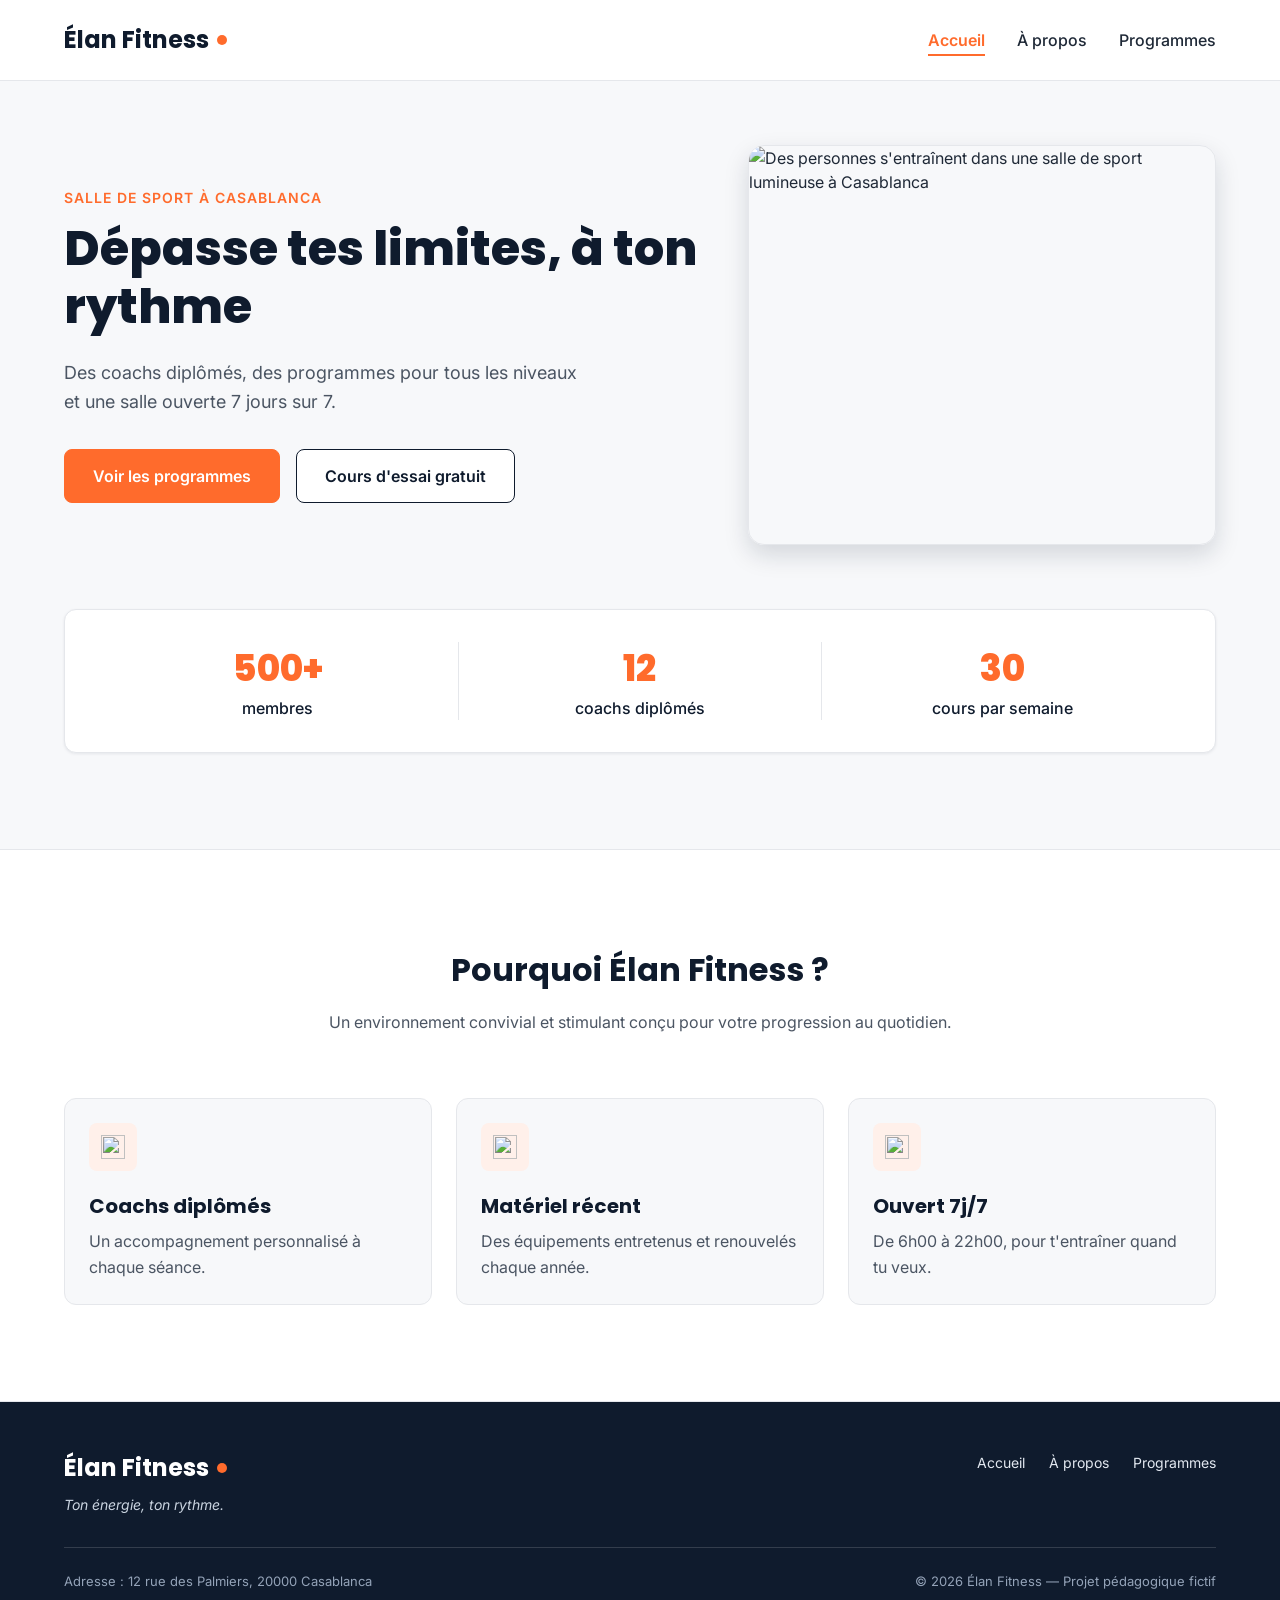
==== pages/index.html @ dbc20ef9 "L'utilisateur peut désormais voir chaque page distinctement , pour l'instant, nous avons les pages -" ====
<!DOCTYPE html>
<html lang="fr">
<head>
  <meta charset="UTF-8">
  <meta name="viewport" content="width=device-width, initial-scale=1">
  <meta name="description" content="Élan Fitness, salle de sport à Casablanca : musculation, yoga, cardio et boxe fitness avec des coachs diplômés. Réservez votre cours d'essai gratuit.">
  <title>Élan Fitness | Salle de sport à Casablanca</title>

  <link rel="preconnect" href="https://fonts.googleapis.com">
  <link rel="preconnect" href="https://fonts.gstatic.com" crossorigin>
  <link href="https://fonts.googleapis.com/css2?family=Inter:wght@400;500;600&family=Poppins:wght@600;700;800&display=swap" rel="stylesheet">

  <link rel="stylesheet" href="style.css">
</head>

<body>

  <header class="en-tete">
    <div class="conteneur en-tete-contenu">
      <a href="index.html" class="logo">Élan Fitness</a>

      <nav aria-label="Navigation principale">
        <ul class="menu">
          <li><a href="index.html" class="lien-actif">Accueil</a></li>
          <li><a href="a-propos.html">À propos</a></li>
          <li><a href="programmes.html">Programmes</a></li>
        </ul>
      </nav>
    </div>
  </header>

  <main>

    <section id="accueil" class="hero">
      <div class="conteneur">

        <div class="hero-contenu">
          <div class="hero-texte">
            <p class="sur-titre">Salle de sport à Casablanca</p>
            <h1>Dépasse tes limites, à ton rythme</h1>
            <p class="hero-description">
              Des coachs diplômés, des programmes pour tous les niveaux et une salle ouverte 7 jours sur 7.
            </p>
            <div class="boutons">
              <a href="#programmes" class="bouton bouton-principal">Voir les programmes</a>
              <a href="#contact" class="bouton bouton-secondaire">Cours d'essai gratuit</a>
            </div>
          </div>

          <img class="hero-image" src="img/hero.jpg" alt="Des personnes s'entraînent dans une salle de sport lumineuse à Casablanca">
        </div>

        <div class="chiffres">
          <div class="chiffre">
            <p class="chiffre-nombre">500+</p>
            <p>membres</p>
          </div>
          <div class="chiffre">
            <p class="chiffre-nombre">12</p>
            <p>coachs diplômés</p>
          </div>
          <div class="chiffre">
            <p class="chiffre-nombre">30</p>
            <p>cours par semaine</p>
          </div>
        </div>

      </div>
    </section>

    <section class="section section-blanche">
      <div class="conteneur">

        <div class="section-titre">
          <h2>Pourquoi Élan Fitness ?</h2>
          <p>Un environnement convivial et stimulant conçu pour votre progression au quotidien.</p>
        </div>

        <div class="cartes">
          <article class="carte carte-avantage">
            <div class="icone"><img src="img/icone-coach.svg" alt=""></div>
            <h3>Coachs diplômés</h3>
            <p>Un accompagnement personnalisé à chaque séance.</p>
          </article>

          <article class="carte carte-avantage">
            <div class="icone"><img src="img/icone-materiel.svg" alt=""></div>
            <h3>Matériel récent</h3>
            <p>Des équipements entretenus et renouvelés chaque année.</p>
          </article>

          <article class="carte carte-avantage">
            <div class="icone"><img src="img/icone-horloge.svg" alt=""></div>
            <h3>Ouvert 7j/7</h3>
            <p>De 6h00 à 22h00, pour t'entraîner quand tu veux.</p>
          </article>
        </div>

      </div>
    </section>

    <a href = "a-propos.html" ></a>

  </main>

  <footer class="pied-de-page">
    <div class="conteneur">

      <div class="pied-haut">
        <div>
          <p class="logo logo-clair">Élan Fitness</p>
          <p class="slogan">Ton énergie, ton rythme.</p>
        </div>

        <nav aria-label="Navigation du pied de page">
          <ul class="menu menu-pied">
            <li><a href="index.html">Accueil</a></li>
            <li><a href="a-propos.html">À propos</a></li>
            <li><a href="programmes.html">Programmes</a></li>
          </ul>
        </nav>
      </div>

      <div class="pied-bas">
        <p>Adresse : 12 rue des Palmiers, 20000 Casablanca</p>
        <p>&copy; 2026 Élan Fitness — Projet pédagogique fictif</p>
      </div>

    </div>
  </footer>

</body>
</html>
---- pages/style.css ----
* {
  box-sizing: border-box;
  margin: 0;
  padding: 0;
}

html {
  scroll-behavior: smooth;
}

body {
  font-family: 'Inter', Arial, sans-serif;
  font-size: 16px;
  line-height: 1.5;
  color: #1F2937;
  background-color: #F7F8FA;
}

h1, h2, h3, h4 {
  font-family: 'Poppins', Arial, sans-serif;
  color: #0F1B2D;
}

a {
  color: inherit;
  text-decoration: none;
}

ul {
  list-style: none;
}

img {
  display: block;
  max-width: 100%;
}

a:focus-visible,
button:focus-visible {
  outline: 3px solid #FF6B2C;
  outline-offset: 2px;
}

.conteneur {
  width: 100%;
  max-width: 1200px;
  margin: 0 auto;
  padding: 0 24px;
}

.section {
  padding: 96px 0;
}

.section-blanche {
  background-color: #FFFFFF;
  border-top: 1px solid #E5E7EB;
  border-bottom: 1px solid #E5E7EB;
}

.section-titre {
  max-width: 640px;
  margin: 0 auto 64px;
  text-align: center;
}

.section-titre h2 {
  font-size: 32px;
  margin-bottom: 16px;
}

.section-titre h3 {
  font-size: 26px;
  margin-bottom: 12px;
}

.section-titre p {
  color: #4B5563;
}

.sur-titre {
  font-size: 14px;
  font-weight: 600;
  color: #FF6B2C;
  text-transform: uppercase;
  letter-spacing: 1px;
  margin-bottom: 12px;
}

.bouton {
  display: inline-block;
  padding: 14px 28px;
  border-radius: 8px;
  font-size: 16px;
  font-weight: 600;
  text-align: center;
  cursor: pointer;
}

.bouton-principal {
  background-color: #FF6B2C;
  border: 1px solid #FF6B2C;
  color: #FFFFFF;
}

.bouton-principal:hover {
  background-color: #F05817;
}

.bouton-secondaire {
  background-color: #FFFFFF;
  border: 1px solid #0F1B2D;
  color: #0F1B2D;
}

.bouton-secondaire:hover {
  background-color: #F3F4F6;
}

.cartes {
  display: flex;
  gap: 24px;
}

.carte {
  flex: 1;
  background-color: #FFFFFF;
  border: 1px solid #E5E7EB;
  border-radius: 12px;
  box-shadow: 0 1px 3px rgba(15, 27, 45, 0.08);
}

.icone {
  width: 48px;
  height: 48px;
  background-color: #FFF0EA;
  border-radius: 8px;
  display: flex;
  align-items: center;
  justify-content: center;
}

.icone img {
  width: 24px;
  height: 24px;
}

.icone-petite {
  width: 32px;
  height: 32px;
  border-radius: 50%;
}

.icone-petite img {
  width: 16px;
  height: 16px;
}

.en-tete {
  position: sticky;
  top: 0;
  z-index: 10;
  background-color: #FFFFFF;
  border-bottom: 1px solid #E5E7EB;
}

.en-tete-contenu {
  height: 80px;
  display: flex;
  align-items: center;
  justify-content: space-between;
}

.logo {
  display: flex;
  align-items: center;
  font-family: 'Poppins', Arial, sans-serif;
  font-size: 24px;
  font-weight: 700;
  color: #0F1B2D;
}

.logo::after {
  content: "";
  width: 10px;
  height: 10px;
  margin-left: 8px;
  background-color: #FF6B2C;
  border-radius: 50%;
}

.menu {
  display: flex;
  gap: 32px;
}

.menu a {
  font-weight: 500;
  padding-bottom: 4px;
  border-bottom: 2px solid transparent;
}

.menu a:hover {
  color: #FF6B2C;
}

.menu .lien-actif {
  color: #FF6B2C;
  font-weight: 600;
  border-bottom-color: #FF6B2C;
}

.hero {
  padding: 64px 0 96px;
}

.hero-contenu {
  display: flex;
  align-items: center;
  gap: 32px;
}

.hero-texte {
  flex: 7;
}

.hero-texte h1 {
  font-size: 48px;
  font-weight: 800;
  line-height: 1.2;
  margin-bottom: 24px;
}

.hero-description {
  max-width: 520px;
  font-size: 18px;
  line-height: 1.6;
  color: #4B5563;
  margin-bottom: 32px;
}

.boutons {
  display: flex;
  flex-wrap: wrap;
  gap: 16px;
}

.hero-image {
  flex: 5;
  min-width: 0;
  height: 400px;
  object-fit: cover;
  border-radius: 16px;
  border: 1px solid #E5E7EB;
  box-shadow: 0 10px 25px rgba(15, 27, 45, 0.15);
}

.chiffres {
  display: flex;
  margin-top: 64px;
  padding: 32px;
  background-color: #FFFFFF;
  border: 1px solid #E5E7EB;
  border-radius: 12px;
  box-shadow: 0 1px 3px rgba(15, 27, 45, 0.08);
}

.chiffre {
  flex: 1;
  text-align: center;
  font-weight: 500;
  color: #0F1B2D;
}

.chiffre + .chiffre {
  border-left: 1px solid #E5E7EB;
}

.chiffre-nombre {
  font-family: 'Poppins', Arial, sans-serif;
  font-size: 36px;
  font-weight: 800;
  color: #FF6B2C;
}

.carte-avantage {
  padding: 24px;
  background-color: #F7F8FA;
  box-shadow: none;
}

.carte-avantage .icone {
  margin-bottom: 20px;
}

.carte-avantage h3 {
  font-size: 20px;
  margin-bottom: 8px;
}

.carte-avantage p {
  color: #4B5563;
  line-height: 1.6;
}

.apropos-contenu {
  display: flex;
  align-items: center;
  gap: 64px;
}

.apropos-texte {
  flex: 7;
}

.apropos-texte h2 {
  font-size: 36px;
  line-height: 1.2;
  margin-bottom: 20px;
}

.apropos-texte p {
  color: #4B5563;
  line-height: 1.7;
  margin-bottom: 16px;
}

.valeurs {
  display: flex;
  gap: 16px;
  margin-top: 32px;
}

.valeur {
  flex: 1;
  display: flex;
  align-items: center;
  gap: 12px;
  padding: 12px 16px;
  background-color: #FFFFFF;
  border: 1px solid #E5E7EB;
  border-radius: 12px;
  font-family: 'Poppins', Arial, sans-serif;
  font-size: 14px;
  font-weight: 600;
  color: #0F1B2D;
}

.apropos-image {
  flex: 5;
  min-width: 0;
  height: 360px;
  object-fit: cover;
  border-radius: 16px;
  box-shadow: 0 10px 25px rgba(15, 27, 45, 0.15);
}

.carte-programme {
  display: flex;
  flex-direction: column;
  overflow: hidden;
}

.carte-programme > img {
  width: 100%;
  height: 200px;
  object-fit: cover;
}

.programme-corps {
  flex: 1;
  display: flex;
  flex-direction: column;
  padding: 20px;
}

.programme-corps h3 {
  font-size: 20px;
  margin-bottom: 8px;
}

.programme-corps p {
  font-size: 15px;
  color: #4B5563;
}

.etiquette {
  align-self: flex-start;
  padding: 4px 10px;
  margin-bottom: 12px;
  border-radius: 6px;
  font-size: 12px;
  font-weight: 600;
}

.etiquette-orange {
  background-color: #FFEDE5;
  color: #C2410C;
}

.etiquette-bleue {
  background-color: #DBEAFE;
  color: #1D4ED8;
}

.etiquette-verte {
  background-color: #D1FAE5;
  color: #047857;
}

.programme-corps .duree {
  display: flex;
  align-items: center;
  gap: 8px;
  margin-top: auto;
  padding-top: 16px;
  border-top: 1px solid #E5E7EB;
  font-size: 13px;
  font-weight: 600;
  color: #0F1B2D;
}

.programme-corps h3 + p {
  margin-bottom: 16px;
}

.duree img {
  width: 16px;
  height: 16px;
}

.formules {
  margin-top: 96px;
}

.formule {
  position: relative;
  display: flex;
  flex-direction: column;
  padding: 28px;
}

.formule h4 {
  font-size: 20px;
}

.prix {
  margin: 8px 0 16px;
  font-family: 'Poppins', Arial, sans-serif;
  font-size: 30px;
  font-weight: 800;
  color: #FF6B2C;
}

.prix span {
  font-family: 'Inter', Arial, sans-serif;
  font-size: 16px;
  font-weight: 500;
  color: #4B5563;
}

.prix-note {
  margin: -8px 0 16px;
  font-size: 13px;
  color: #4B5563;
}

.formule-liste {
  flex: 1;
  margin-bottom: 24px;
}

.formule-liste li {
  padding-left: 28px;
  margin-bottom: 12px;
  font-size: 15px;
  background-image: url('img/icone-check.svg');
  background-repeat: no-repeat;
  background-position: left center;
  background-size: 16px;
}

.formule .bouton {
  display: block;
}

.formule-populaire {
  border: 2px solid #FF6B2C;
  box-shadow: 0 10px 25px rgba(255, 107, 44, 0.2);
}

.badge-populaire {
  position: absolute;
  top: -14px;
  left: 50%;
  transform: translateX(-50%);
  padding: 4px 14px;
  background-color: #FF6B2C;
  border-radius: 999px;
  font-size: 12px;
  font-weight: 700;
  text-transform: uppercase;
  color: #FFFFFF;
}

.pied-de-page {
  padding: 48px 0 32px;
  background-color: #0F1B2D;
  color: #FFFFFF;
}

.pied-haut {
  display: flex;
  justify-content: space-between;
  align-items: flex-start;
  padding-bottom: 32px;
  border-bottom: 1px solid rgba(255, 255, 255, 0.15);
}

.logo-clair {
  color: #FFFFFF;
}

.slogan {
  margin-top: 8px;
  font-size: 14px;
  font-style: italic;
  color: #CBD5E1;
}

.menu-pied {
  gap: 24px;
}

.menu-pied a {
  font-size: 14px;
  font-weight: 400;
  color: #E2E8F0;
}

.pied-bas {
  display: flex;
  justify-content: space-between;
  margin-top: 24px;
  font-size: 13px;
  color: #94A3B8;
}
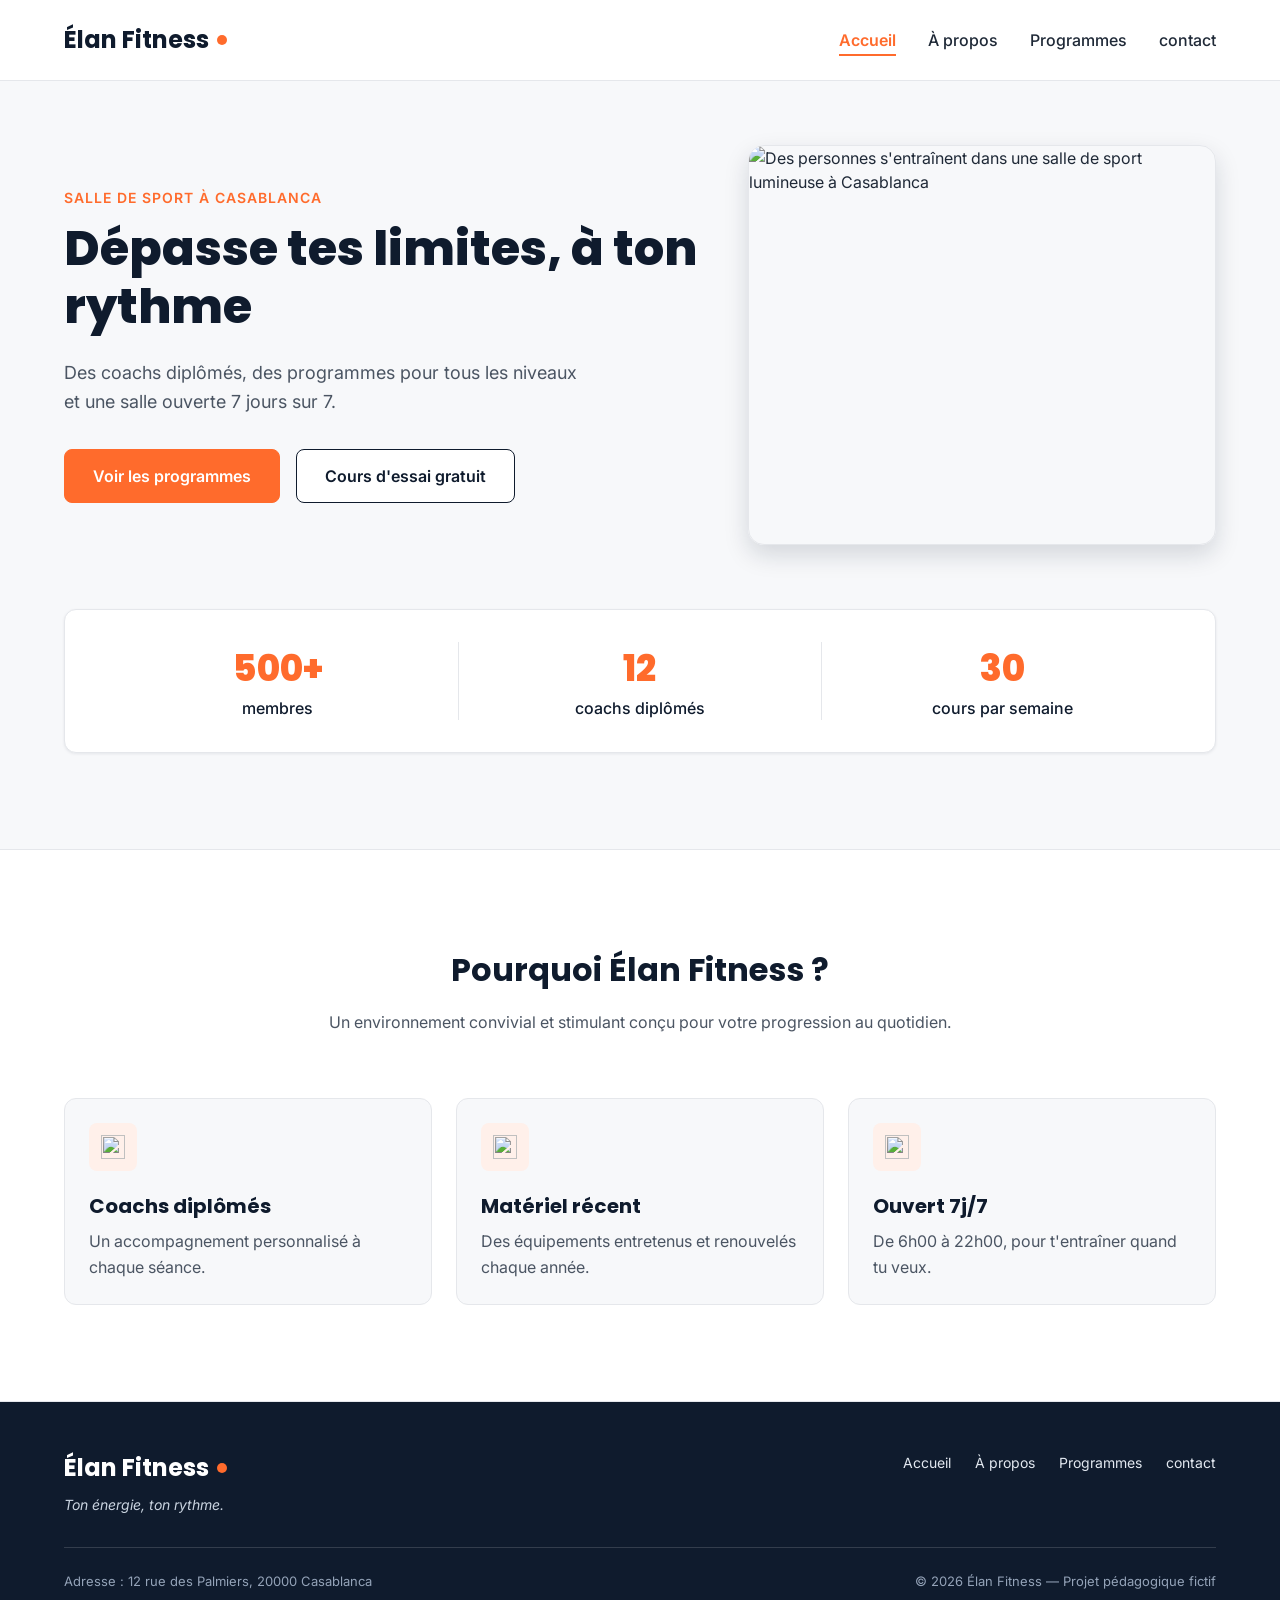
==== commit 1e0fcb55: "La page de contact est en cours de traitement" ====
--- a/pages/index.html
+++ b/pages/index.html
@@ -24,6 +24,7 @@
           <li><a href="index.html" class="lien-actif">Accueil</a></li>
           <li><a href="a-propos.html">À propos</a></li>
           <li><a href="programmes.html">Programmes</a></li>
+          <li><a href="contact.html">contact</a></li>
         </ul>
       </nav>
     </div>
@@ -117,6 +118,7 @@
             <li><a href="index.html">Accueil</a></li>
             <li><a href="a-propos.html">À propos</a></li>
             <li><a href="programmes.html">Programmes</a></li>
+            <li><a href="contact.html">contact</a></li>
           </ul>
         </nav>
       </div>
